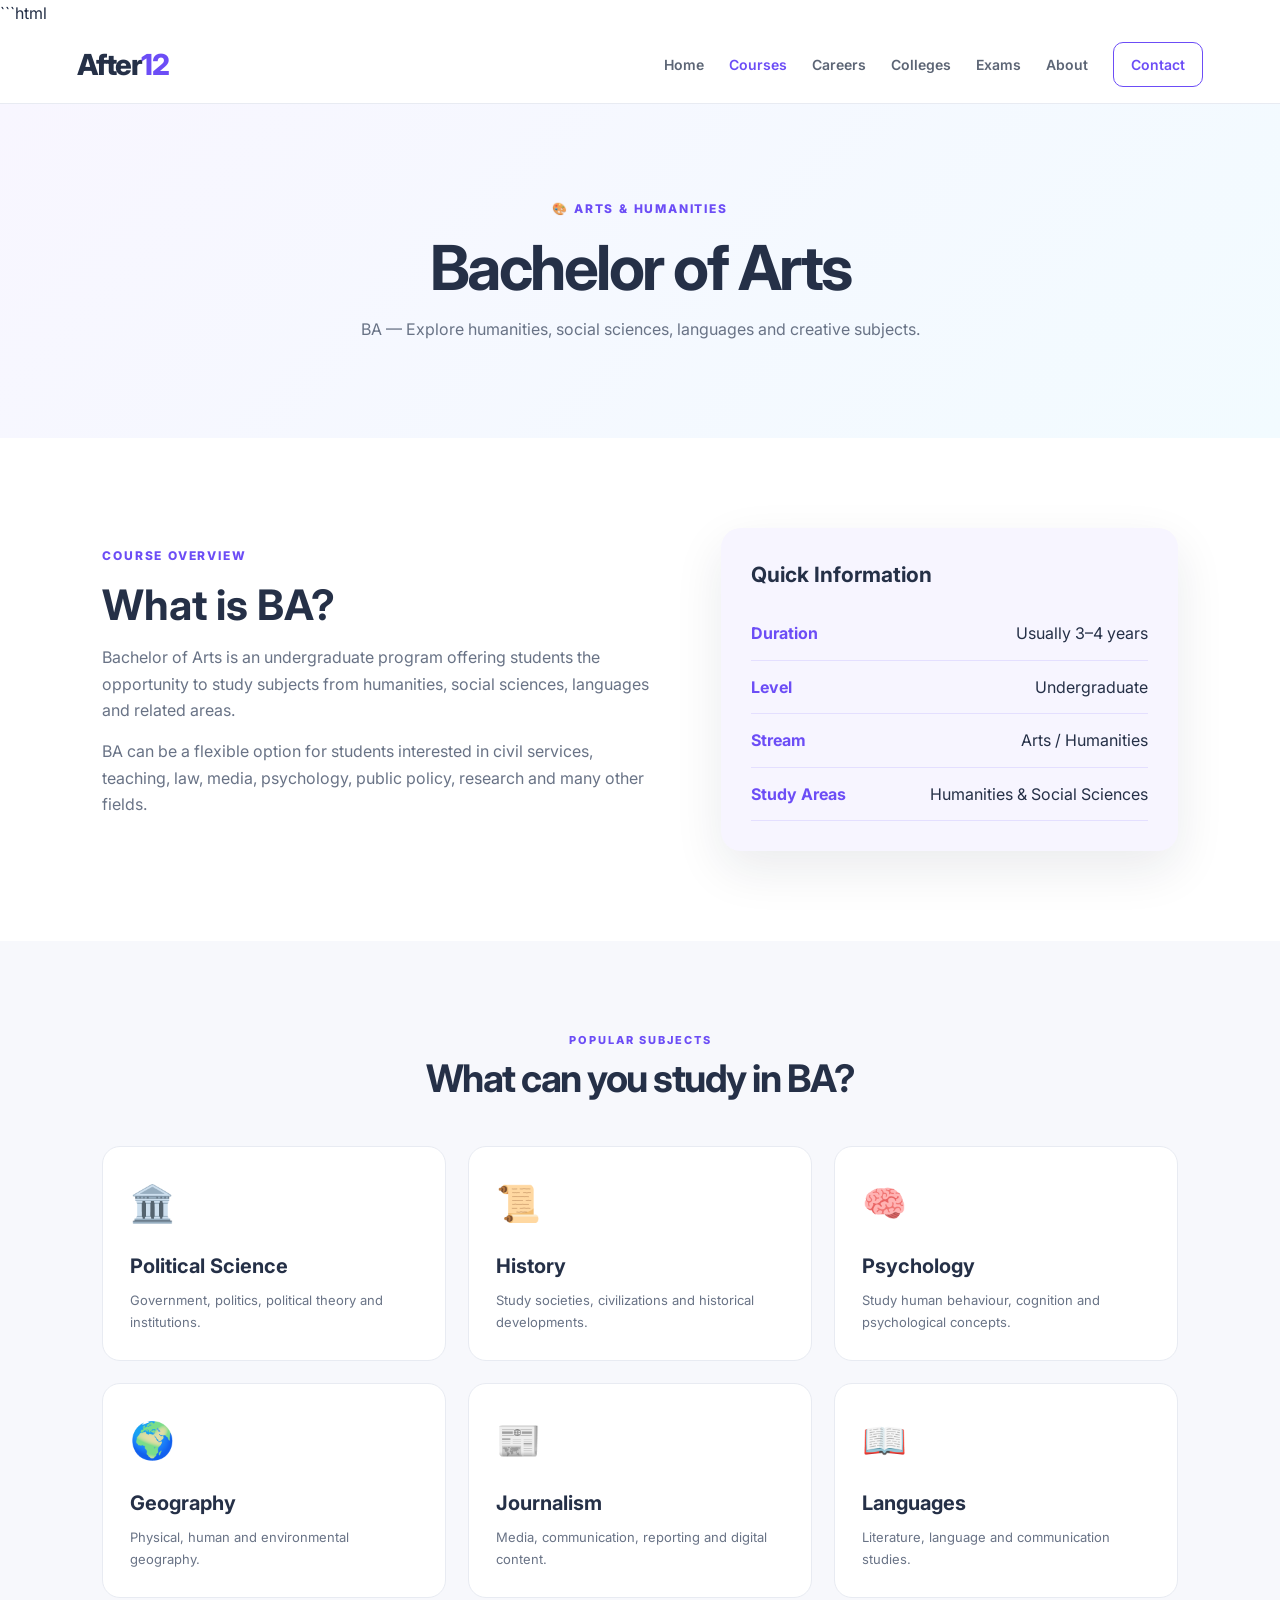
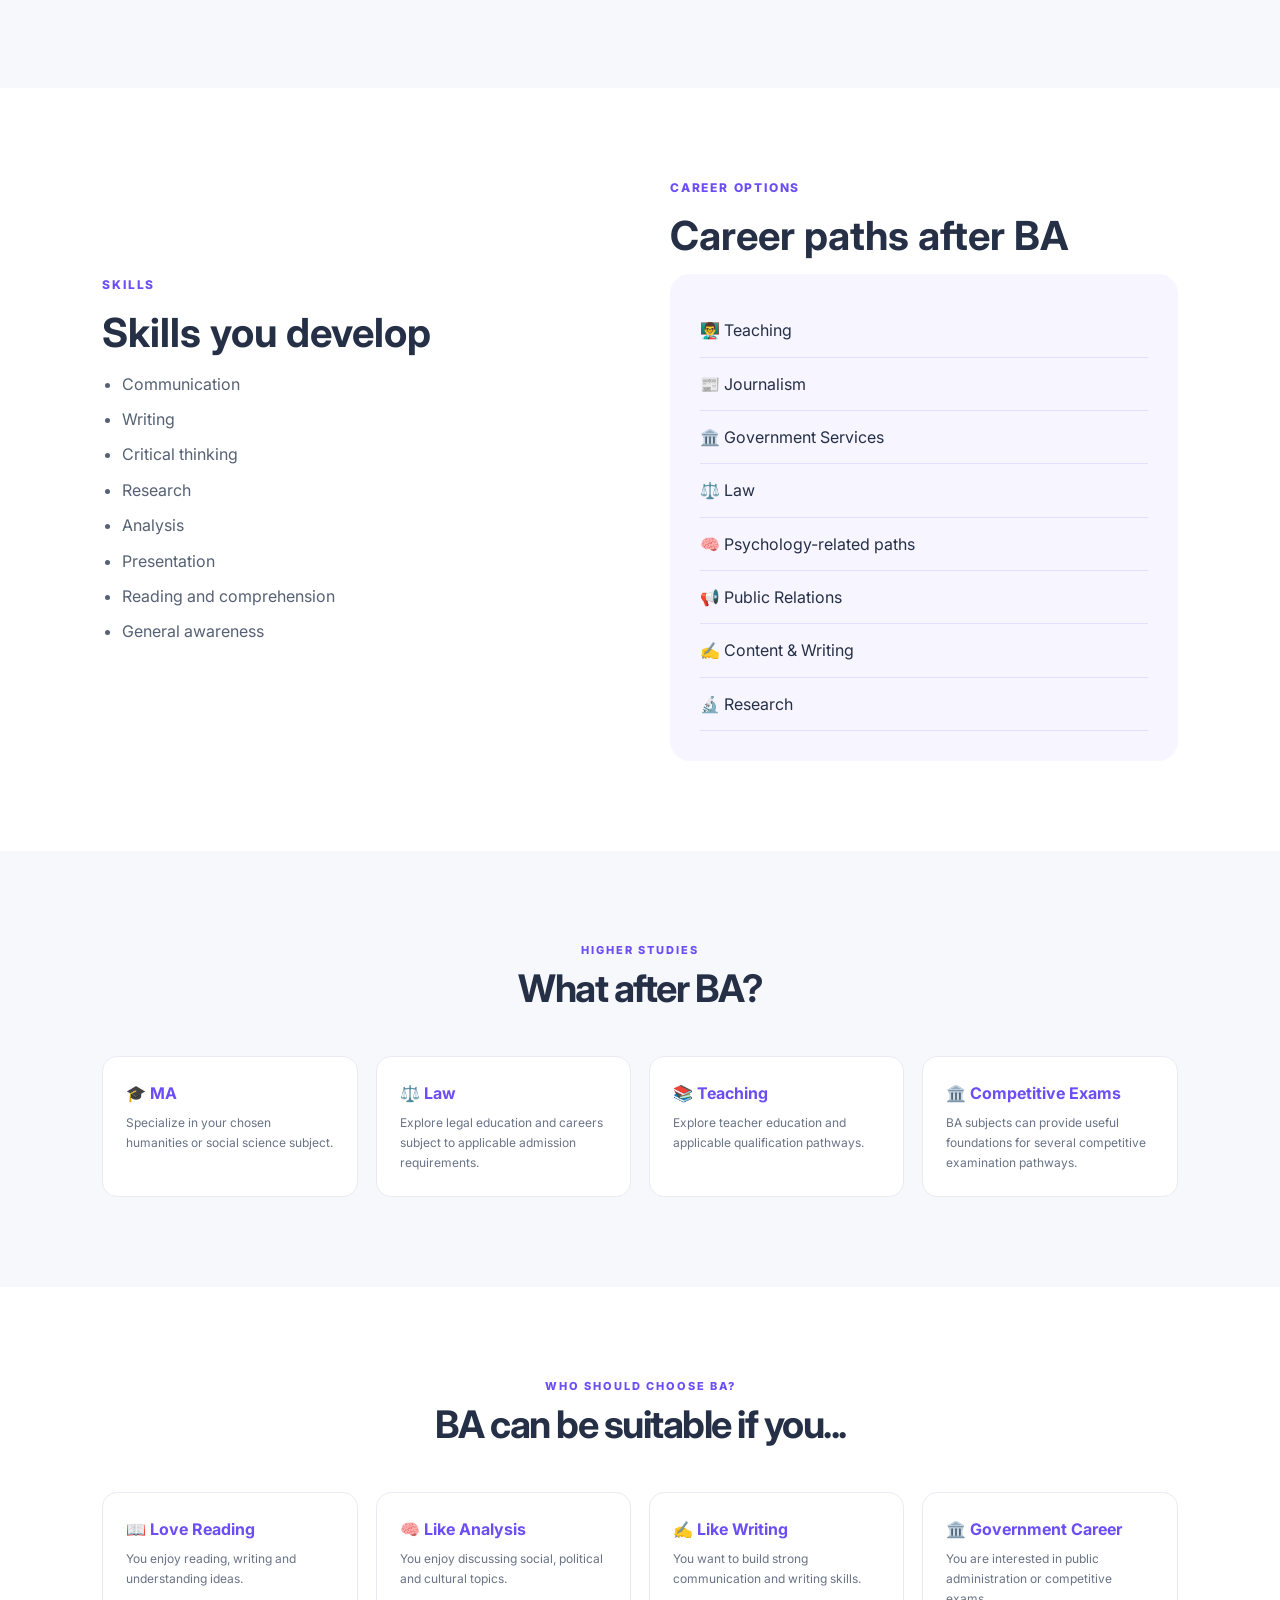
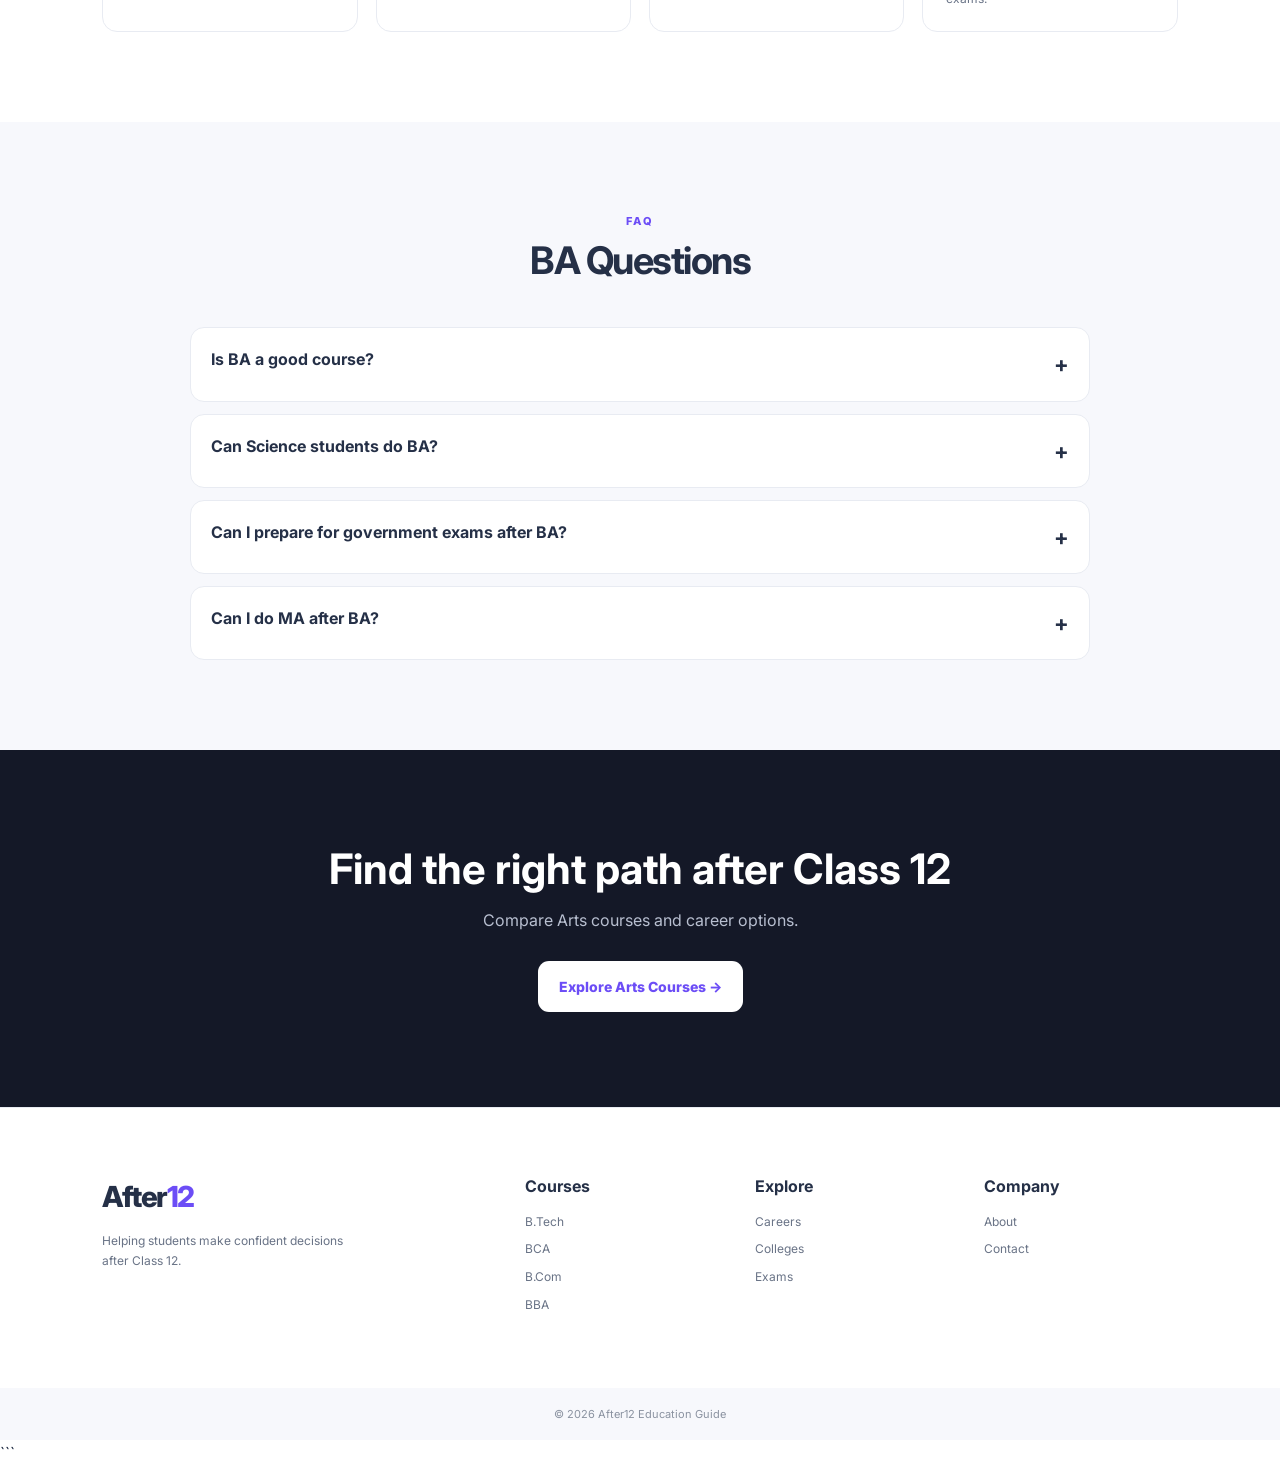
==== ba.html @ 896a4b6f "Add files via upload" ====
```html
<!DOCTYPE html>
<html lang="en">
<head>
    <meta charset="UTF-8">
    <meta name="viewport" content="width=device-width, initial-scale=1.0">
    <title>BA After 12th | After12</title>
    <link rel="stylesheet" href="css/style.css">
</head>

<body>

<header class="navbar">
    <a href="index.html" class="logo">After<span>12</span></a>
    <button class="menu-btn" id="menuBtn">☰</button>

    <nav id="navMenu">
        <a href="index.html">Home</a>
        <a class="active" href="courses.html">Courses</a>
        <a href="careers.html">Careers</a>
        <a href="colleges.html">Colleges</a>
        <a href="exams.html">Exams</a>
        <a href="about.html">About</a>
        <a href="contact.html" class="nav-contact">Contact</a>
    </nav>
</header>


<section class="page-hero">
    <span class="eyebrow">🎨 ARTS & HUMANITIES</span>
    <h1>Bachelor of Arts</h1>
    <p>BA — Explore humanities, social sciences, languages and creative subjects.</p>
</section>


<section class="section">

    <div class="course-detail">

        <div>
            <span class="eyebrow">COURSE OVERVIEW</span>

            <h2>What is BA?</h2>

            <p>
                Bachelor of Arts is an undergraduate program offering
                students the opportunity to study subjects from
                humanities, social sciences, languages and related areas.
            </p>

            <p>
                BA can be a flexible option for students interested in
                civil services, teaching, law, media, psychology,
                public policy, research and many other fields.
            </p>
        </div>

        <div class="info-panel">

            <h3>Quick Information</h3>

            <div>
                <b>Duration</b>
                <span>Usually 3–4 years</span>
            </div>

            <div>
                <b>Level</b>
                <span>Undergraduate</span>
            </div>

            <div>
                <b>Stream</b>
                <span>Arts / Humanities</span>
            </div>

            <div>
                <b>Study Areas</b>
                <span>Humanities & Social Sciences</span>
            </div>

        </div>

    </div>

</section>


<section class="section soft">

    <div class="section-heading">
        <span>POPULAR SUBJECTS</span>
        <h2>What can you study in BA?</h2>
    </div>

    <div class="card-grid">

        <article class="course-card">
            <div class="big-icon">🏛️</div>
            <h3>Political Science</h3>
            <p>Government, politics, political theory and institutions.</p>
        </article>

        <article class="course-card">
            <div class="big-icon">📜</div>
            <h3>History</h3>
            <p>Study societies, civilizations and historical developments.</p>
        </article>

        <article class="course-card">
            <div class="big-icon">🧠</div>
            <h3>Psychology</h3>
            <p>Study human behaviour, cognition and psychological concepts.</p>
        </article>

        <article class="course-card">
            <div class="big-icon">🌍</div>
            <h3>Geography</h3>
            <p>Physical, human and environmental geography.</p>
        </article>

        <article class="course-card">
            <div class="big-icon">📰</div>
            <h3>Journalism</h3>
            <p>Media, communication, reporting and digital content.</p>
        </article>

        <article class="course-card">
            <div class="big-icon">📖</div>
            <h3>Languages</h3>
            <p>Literature, language and communication studies.</p>
        </article>

    </div>

</section>


<section class="section">

    <div class="split">

        <div>
            <span class="eyebrow">SKILLS</span>
            <h2>Skills you develop</h2>

            <ul class="check-list">
                <li>Communication</li>
                <li>Writing</li>
                <li>Critical thinking</li>
                <li>Research</li>
                <li>Analysis</li>
                <li>Presentation</li>
                <li>Reading and comprehension</li>
                <li>General awareness</li>
            </ul>
        </div>

        <div>
            <span class="eyebrow">CAREER OPTIONS</span>
            <h2>Career paths after BA</h2>

            <div class="info-panel">
                <div>👨‍🏫 Teaching</div>
                <div>📰 Journalism</div>
                <div>🏛️ Government Services</div>
                <div>⚖️ Law</div>
                <div>🧠 Psychology-related paths</div>
                <div>📢 Public Relations</div>
                <div>✍️ Content & Writing</div>
                <div>🔬 Research</div>
            </div>
        </div>

    </div>

</section>


<section class="section soft">

    <div class="section-heading">
        <span>HIGHER STUDIES</span>
        <h2>What after BA?</h2>
    </div>

    <div class="tips-grid">

        <div>
            <b>🎓 MA</b>
            <p>
                Specialize in your chosen humanities or social science subject.
            </p>
        </div>

        <div>
            <b>⚖️ Law</b>
            <p>
                Explore legal education and careers subject to applicable
                admission requirements.
            </p>
        </div>

        <div>
            <b>📚 Teaching</b>
            <p>
                Explore teacher education and applicable qualification pathways.
            </p>
        </div>

        <div>
            <b>🏛️ Competitive Exams</b>
            <p>
                BA subjects can provide useful foundations for several
                competitive examination pathways.
            </p>
        </div>

    </div>

</section>


<section class="section">

    <div class="section-heading">
        <span>WHO SHOULD CHOOSE BA?</span>
        <h2>BA can be suitable if you...</h2>
    </div>

    <div class="tips-grid">

        <div>
            <b>📖 Love Reading</b>
            <p>
                You enjoy reading, writing and understanding ideas.
            </p>
        </div>

        <div>
            <b>🧠 Like Analysis</b>
            <p>
                You enjoy discussing social, political and cultural topics.
            </p>
        </div>

        <div>
            <b>✍️ Like Writing</b>
            <p>
                You want to build strong communication and writing skills.
            </p>
        </div>

        <div>
            <b>🏛️ Government Career</b>
            <p>
                You are interested in public administration or competitive exams.
            </p>
        </div>

    </div>

</section>


<section class="section soft">

    <div class="section-heading">
        <span>FAQ</span>
        <h2>BA Questions</h2>
    </div>

    <div class="faq-list">

        <details>
            <summary>Is BA a good course?</summary>
            <p>
                BA can be a strong choice when its subjects match your
                interests and career plans. The value also depends on
                the skills, internships and further education you pursue.
            </p>
        </details>

        <details>
            <summary>Can Science students do BA?</summary>
            <p>
                Many institutions offer BA programs to students from
                different Class 12 streams, but eligibility varies by
                university and subject.
            </p>
        </details>

        <details>
            <summary>Can I prepare for government exams after BA?</summary>
            <p>
                Yes. A bachelor's degree is an eligibility component
                for many graduate-level examinations, while each exam
                has its own specific requirements.
            </p>
        </details>

        <details>
            <summary>Can I do MA after BA?</summary>
            <p>
                Yes. MA is a common postgraduate pathway, subject to
                the eligibility requirements of the university and
                chosen specialization.
            </p>
        </details>

    </div>

</section>


<section class="cta">
    <h2>Find the right path after Class 12</h2>
    <p>Compare Arts courses and career options.</p>
    <a href="courses.html?stream=arts" class="btn white">
        Explore Arts Courses →
    </a>
</section>


<footer>

    <div>
        <a href="index.html" class="logo">After<span>12</span></a>
        <p>Helping students make confident decisions after Class 12.</p>
    </div>

    <div>
        <h4>Courses</h4>
        <a href="btech.html">B.Tech</a>
        <a href="bca.html">BCA</a>
        <a href="bcom.html">B.Com</a>
        <a href="bba.html">BBA</a>
    </div>

    <div>
        <h4>Explore</h4>
        <a href="careers.html">Careers</a>
        <a href="colleges.html">Colleges</a>
        <a href="exams.html">Exams</a>
    </div>

    <div>
        <h4>Company</h4>
        <a href="about.html">About</a>
        <a href="contact.html">Contact</a>
    </div>

</footer>

<div class="copyright">© 2026 After12 Education Guide</div>

<script src="js/script.js"></script>

</body>
</html>
```
---- css/style.css ----
@import url('https://fonts.googleapis.com/css2?family=Inter:wght@400;500;600;700;800&display=swap');


:root {

    --primary: #6c4df6;

    --primary-dark: #5536dc;

    --dark: #141827;

    --text: #253047;

    --muted: #697386;

    --line: #e8ebf2;

    --soft: #f7f8fc;

    --white: #ffffff;

    --shadow:
        0 18px 50px rgba(25, 28, 55, 0.09);

}


* {

    margin: 0;

    padding: 0;

    box-sizing: border-box;

}


html {

    scroll-behavior: smooth;

}


body {

    font-family:
        'Inter',
        Arial,
        sans-serif;

    color: var(--text);

    line-height: 1.65;

    background: #fff;

}


a {

    text-decoration: none;

    color: inherit;

}


button,
input,
select,
textarea {

    font: inherit;

}


/* NAVBAR */

.navbar {

    height: 78px;

    padding: 0 6%;

    display: flex;

    align-items: center;

    justify-content: space-between;

    background: #fff;

    border-bottom:
        1px solid var(--line);

    position: sticky;

    top: 0;

    z-index: 1000;

}


.logo {

    font-size: 29px;

    font-weight: 800;

    letter-spacing: -1.5px;

}


.logo span {

    color: var(--primary);

}


.navbar nav {

    display: flex;

    align-items: center;

    gap: 25px;

}


.navbar nav a {

    font-size: 14px;

    font-weight: 600;

    color: #5c6575;

    transition: .2s;

}


.navbar nav a:hover,
.navbar nav a.active {

    color: var(--primary);

}


.nav-contact {

    border:
        1px solid var(--primary);

    color:
        var(--primary) !important;

    padding: 10px 17px;

    border-radius: 10px;

}


.menu-btn {

    display: none;

    border: 0;

    background: transparent;

    font-size: 26px;

    cursor: pointer;

}


/* HERO */

.hero {

    min-height: 690px;

    padding: 80px 8%;

    display: grid;

    grid-template-columns:
        1.15fr .85fr;

    gap: 60px;

    align-items: center;

    background:
        radial-gradient(
            circle at 80% 30%,
            #eae5ff 0,
            transparent 32%
        ),
        linear-gradient(
            135deg,
            #f8f7ff,
            #fff 60%,
            #f0fbff
        );

}


.hero-content {

    max-width: 700px;

}


.eyebrow {

    display: inline-block;

    color: var(--primary);

    font-size: 12px;

    font-weight: 800;

    letter-spacing: 1.8px;

    margin-bottom: 15px;

}


.hero h1 {

    font-size:
        clamp(46px, 6vw, 78px);

    line-height: 1.03;

    letter-spacing: -4px;

    margin-bottom: 23px;

    color: #151a2b;

}


.hero h1 span {

    color: var(--primary);

}


.hero-lead {

    font-size: 18px;

    color: var(--muted);

    max-width: 650px;

}


.hero-actions {

    display: flex;

    gap: 13px;

    margin-top: 30px;

}


.btn {

    display: inline-flex;

    align-items: center;

    justify-content: center;

    gap: 10px;

    padding: 14px 21px;

    border-radius: 11px;

    font-size: 14px;

    font-weight: 800;

    border: 0;

    cursor: pointer;

}


.btn.primary {

    background:
        var(--primary);

    color: #fff;

    box-shadow:
        0 10px 25px
        rgba(108, 77, 246, .22);

}


.btn.primary:hover {

    background:
        var(--primary-dark);

}


.btn.outline {

    background: #fff;

    border:
        1px solid #dfe3eb;

}


.btn.white {

    background: #fff;

    color: var(--primary);

}


.trust-row {

    display: flex;

    flex-wrap: wrap;

    gap: 18px;

    margin-top: 25px;

    color: #657083;

    font-size: 12px;

    font-weight: 600;

}


/* HERO VISUAL */

.hero-visual {

    min-height: 450px;

    position: relative;

    display: grid;

    place-items: center;

}


.student-art {

    width: 350px;

    height: 350px;

    border-radius: 50%;

    background:
        linear-gradient(
            145deg,
            #e9e4ff,
            #f3faff
        );

    display: grid;

    place-items: center;

    position: relative;

    box-shadow: var(--shadow);

}


.art-circle {

    font-size: 100px;

}


.art-person {

    position: absolute;

    bottom: 50px;

    font-size: 85px;

}


.art-book {

    position: absolute;

    right: 45px;

    bottom: 55px;

    font-size: 50px;

}


.floating-card {

    position: absolute;

    background: #fff;

    padding: 15px 19px;

    border-radius: 14px;

    box-shadow: var(--shadow);

    display: grid;

    gap: 2px;

    font-size: 14px;

}


.floating-card small {

    color: var(--muted);

    font-size: 11px;

}


.card-one {

    left: 0;

    top: 65px;

}


.card-two {

    right: 0;

    bottom: 60px;

}


/* STATS */

.stats {

    display: grid;

    grid-template-columns:
        repeat(4, 1fr);

    padding: 25px 8%;

    border-bottom:
        1px solid var(--line);

}


.stats div {

    display: grid;

    place-items: center;

    border-right:
        1px solid var(--line);

}


.stats div:last-child {

    border: 0;

}


.stats strong {

    font-size: 30px;

    color: var(--primary);

}


.stats span {

    font-size: 12px;

    color: var(--muted);

}


/* SECTIONS */

.section {

    padding: 90px 8%;

}


.soft {

    background: var(--soft);

}


.section-heading {

    text-align: center;

    max-width: 760px;

    margin:
        0 auto 45px;

}


.section-heading.left {

    text-align: left;

    margin-left: 0;

}


.section-heading > span {

    font-size: 11px;

    letter-spacing: 2px;

    color: var(--primary);

    font-weight: 800;

}


.section-heading h2 {

    font-size: 38px;

    line-height: 1.15;

    letter-spacing: -1.5px;

    margin: 8px 0 12px;

}


.section-heading p {

    color: var(--muted);

}


/* FEATURE */

.feature-grid {

    display: grid;

    grid-template-columns:
        repeat(4, 1fr);

    gap: 20px;

}


.feature-card {

    padding: 30px;

    border:
        1px solid var(--line);

    border-radius: 18px;

    background: #fff;

    transition: .25s;

}


.feature-card:hover,
.career-card:hover,
.college-card:hover,
.exam-card:hover,
.course-card:hover {

    transform:
        translateY(-5px);

    box-shadow:
        var(--shadow);

}


.big-icon {

    font-size: 36px;

    margin-bottom: 17px;

}


.feature-card h3 {

    font-size: 20px;

    margin-bottom: 7px;

}


.feature-card p {

    font-size: 13px;

    color: var(--muted);

    margin-bottom: 17px;

}


.feature-card b,
.stream-card b,
.career-card a,
.course-link {

    font-size: 12px;

    color: var(--primary);

}


/* STREAMS */

.stream-grid {

    display: grid;

    grid-template-columns:
        repeat(4, 1fr);

    gap: 20px;

}


.stream-card {

    padding: 30px;

    border-radius: 18px;

    border:
        1px solid var(--line);

    background: #fff;

}


.stream-card > span {

    font-size: 34px;

}


.stream-card h3 {

    font-size: 21px;

    margin: 15px 0 6px;

}


.stream-card p {

    font-size: 13px;

    color: var(--muted);

    min-height: 63px;

}


/* SPLIT */

.split {

    max-width: 1100px;

    margin: auto;

    display: grid;

    grid-template-columns:
        1fr 1fr;

    gap: 60px;

    align-items: center;

}


.split h2 {

    font-size: 40px;

    line-height: 1.15;

    margin-bottom: 15px;

}


.split > div > p {

    color: var(--muted);

    margin-bottom: 18px;

}


.check-list {

    padding-left: 20px;

    color: #566174;

    margin-bottom: 20px;

}


.check-list li {

    margin: 9px 0;

}


/* INFO PANEL */

.info-panel {

    background:
        #f7f5ff;

    padding: 30px;

    border-radius: 20px;

}


.info-panel h3 {

    font-size: 21px;

    margin-bottom: 15px;

}


.info-panel > div {

    display: flex;

    gap: 15px;

    padding: 13px 0;

    border-bottom:
        1px solid #e4dfff;

}


.info-panel b {

    color: var(--primary);

}


/* CTA */

.cta {

    padding: 95px 8%;

    background:
        var(--dark);

    color: #fff;

    text-align: center;

}


.cta h2 {

    font-size: 42px;

    line-height: 1.15;

    max-width: 750px;

    margin:
        0 auto 13px;

}


.cta p {

    color: #b8bfd0;

    margin-bottom: 28px;

}


/* PAGE HERO */

.page-hero {

    text-align: center;

    padding: 95px 8%;

    background:
        linear-gradient(
            135deg,
            #f8f6ff,
            #f2fbff
        );

}


.page-hero h1 {

    font-size:
        clamp(40px, 5vw, 62px);

    line-height: 1.1;

    letter-spacing: -2.5px;

    margin-bottom: 14px;

}


.page-hero > p:last-child {

    max-width: 760px;

    margin: auto;

    color: var(--muted);

}


/* TOOLBAR */

.toolbar {

    display: flex;

    gap: 14px;

    margin-bottom: 30px;

}


.toolbar input,
.toolbar select {

    padding: 15px;

    border:
        1px solid #dfe4ec;

    border-radius: 11px;

    outline: 0;

}


.toolbar input {

    flex: 1;

}


.toolbar select {

    width: 220px;

    background: #fff;

}


/* CARDS */

.card-grid {

    display: grid;

    grid-template-columns:
        repeat(3, 1fr);

    gap: 22px;

}


.course-card,
.career-card,
.college-card,
.exam-card {

    background: #fff;

    border:
        1px solid var(--line);

    border-radius: 18px;

    padding: 27px;

    transition: .25s;

}


.course-card .tag,
.exam-card > span {

    display: inline-block;

    background:
        #f0edff;

    color:
        #6244db;

    padding:
        5px 10px;

    border-radius: 20px;

    font-size: 10px;

    font-weight: 800;

}


.course-card h3,
.career-card h3,
.college-card h3,
.exam-card h3 {

    font-size: 20px;

    margin: 14px 0 7px;

}


.course-card p,
.career-card p,
.college-card p,
.exam-card p {

    font-size: 13px;

    color: var(--muted);

}


.duration,
.meta {

    font-size: 11px;

    color: #5d6675;

    margin-top: 15px;

}


.course-link {

    display: inline-block;

    margin-top: 18px;

}


.career-card > span {

    font-size: 34px;

}


.career-card b {

    display: block;

    font-size: 11px;

    margin-top: 15px;

}


.career-card a {

    display: inline-block;

    margin-top: 17px;

}


/* COLLEGE */

.college-badge {

    width: 62px;

    height: 62px;

    border-radius: 15px;

    display: grid;

    place-items: center;

    background:
        #eeeaff;

    color:
        var(--primary);

    font-weight: 800;

}


.college-card ul {

    margin:
        16px 0 0 18px;

    font-size: 12px;

    color: #687183;

}


.college-card li {

    margin: 5px 0;

}


/* EXAMS */

.exam-card > b {

    font-size: 28px;

    color: var(--primary);

}


.exam-card > span {

    margin-top: 15px;

}


/* TIPS */

.tips-grid,
.values-grid,
.steps {

    display: grid;

    grid-template-columns:
        repeat(4, 1fr);

    gap: 18px;

}


.tips-grid > div,
.values-grid > div,
.steps > div {

    background: #fff;

    border:
        1px solid var(--line);

    padding: 23px;

    border-radius: 15px;

}


.tips-grid b {

    color: var(--primary);

}


.tips-grid p,
.values-grid p,
.steps p {

    font-size: 12px;

    color: var(--muted);

    margin-top: 7px;

}


.steps b,
.values-grid b {

    color: var(--primary);

}


.steps h3 {

    margin-top: 8px;

}


/* WARNING */

.warning {

    padding: 25px;

    background:
        #fff7e7;

    border:
        1px solid #f1dfb7;

    border-radius: 16px;

    color: #74551b;

}


/* ABOUT */

.about-layout {

    max-width: 1050px;

    margin: auto;

    display: grid;

    grid-template-columns:
        1.2fr .8fr;

    gap: 60px;

    align-items: center;

}


.about-layout h2 {

    font-size: 40px;

    line-height: 1.15;

    margin-bottom: 16px;

}


.about-layout p {

    color: var(--muted);

    margin: 12px 0;

}


.mission-card {

    display: grid;

    gap: 12px;

}


.mission-card > div {

    padding: 20px;

    border-radius: 15px;

    background:
        #f7f5ff;

    display: grid;

    grid-template-columns:
        35px 1fr;

    column-gap: 10px;

}


.mission-card span {

    grid-column: 2;

    color: var(--muted);

    font-size: 12px;

}


/* CONTACT */

.contact-layout {

    max-width: 1050px;

    margin: auto;

    display: grid;

    grid-template-columns:
        1.15fr .85fr;

    gap: 50px;

}


.contact-form {

    display: grid;

    gap: 16px;

}


.contact-form h2 {

    font-size: 30px;

}


.contact-form label {

    font-size: 13px;

    font-weight: 700;

}


.contact-form input,
.contact-form select,
.contact-form textarea {

    display: block;

    width: 100%;

    margin-top: 7px;

    padding: 14px;

    border:
        1px solid #dfe4ec;

    border-radius: 10px;

    outline: 0;

}


.contact-form textarea {

    min-height: 160px;

    resize: vertical;

}


#formMsg {

    color: #168653;

    font-size: 12px;

}


.contact-side {

    display: grid;

    gap: 18px;

    align-content: start;

}


.contact-side > div:not(.warning) {

    padding: 25px;

    background:
        var(--soft);

    border-radius: 16px;

}


.contact-side span {

    font-size: 28px;

}


.contact-side h3 {

    margin-top: 8px;

}


.contact-side p {

    font-size: 13px;

    color: var(--muted);

}


/* EMPTY */

.empty-state {

    grid-column:
        1 / -1;

    padding: 50px;

    text-align: center;

    background:
        var(--soft);

    border-radius: 15px;

}


.empty-state h3 {

    margin-bottom: 5px;

}


/* FOOTER */

footer {

    padding: 65px 8%;

    display: grid;

    grid-template-columns:
        2fr repeat(3, 1fr);

    gap: 35px;

    border-top:
        1px solid var(--line);

}


footer .logo {

    display: block;

    margin-bottom: 10px;

}


footer p {

    font-size: 12px;

    color: var(--muted);

    max-width: 260px;

}


footer h4 {

    margin-bottom: 12px;

}


footer a:not(.logo) {

    display: block;

    font-size: 12px;

    color: #697386;

    margin: 8px 0;

}


footer a:hover {

    color: var(--primary);

}


.socials {

    display: flex;

    gap: 8px;

    margin-top: 18px;

}


.socials span {

    width: 30px;

    height: 30px;

    border-radius: 50%;

    background:
        #f0edff;

    color:
        var(--primary);

    display: grid;

    place-items: center;

    font-size: 11px;

    font-weight: 800;

}


.copyright {

    text-align: center;

    background:
        #f7f8fc;

    color: #8a92a0;

    padding: 17px;

    font-size: 11px;

}


/* TABLET */

@media (max-width: 1050px) {

    .feature-grid,
    .stream-grid {

        grid-template-columns:
            repeat(2, 1fr);

    }


    .card-grid {

        grid-template-columns:
            repeat(2, 1fr);

    }


    .tips-grid,
    .values-grid,
    .steps {

        grid-template-columns:
            repeat(2, 1fr);

    }


    .hero {

        grid-template-columns: 1fr;

    }


    .hero-visual {

        min-height: 390px;

    }


    .stats {

        grid-template-columns:
            repeat(2, 1fr);

    }


    .stats div {

        padding: 12px;

    }


    .stats div:nth-child(2) {

        border-right: 0;

    }


    .about-layout,
    .contact-layout {

        grid-template-columns: 1fr;

    }

}


/* MOBILE */

@media (max-width: 760px) {

    .navbar {

        padding: 0 7%;

    }


    .navbar nav {

        display: none;

        position: absolute;

        top: 78px;

        left: 0;

        right: 0;

        background: #fff;

        padding: 20px 7%;

        flex-direction: column;

        align-items: flex-start;

        box-shadow:
            0 20px 35px
            rgba(0,0,0,.08);

    }


    .navbar nav.show {

        display: flex;

    }


    .menu-btn {

        display: block;

    }


    .hero {

        padding:
            65px 7%;

        min-height: auto;

    }


    .hero h1 {

        font-size: 50px;

        letter-spacing: -2.5px;

    }


    .hero-visual {

        min-height: 350px;

    }


    .section {

        padding:
            65px 7%;

    }


    .section-heading h2,
    .split h2,
    .about-layout h2 {

        font-size: 31px;

    }


    .page-hero {

        padding:
            70px 7%;

    }


    .card-grid,
    .feature-grid,
    .stream-grid {

        grid-template-columns: 1fr;

    }


    .toolbar {

        flex-direction: column;

    }


    .toolbar select {

        width: 100%;

    }


    .split {

        grid-template-columns: 1fr;

        gap: 35px;

    }


    .cta h2 {

        font-size: 32px;

    }


    footer {

        grid-template-columns:
            1fr 1fr;

        padding:
            50px 7%;

    }

}


/* SMALL MOBILE */

@media (max-width: 480px) {

    .hero h1 {

        font-size: 42px;

    }


    .hero-actions {

        flex-direction: column;

    }


    .btn {

        width: 100%;

    }


    .hero-visual {

        transform:
            scale(.75);

        margin:
            -60px 0;

    }


    .student-art {

        width: 310px;

        height: 310px;

    }


    .floating-card.card-one {

        left: -5px;

    }


    .floating-card.card-two {

        right: -5px;

    }


    .stats {

        grid-template-columns:
            1fr 1fr;

    }


    .tips-grid,
    .values-grid,
    .steps {

        grid-template-columns: 1fr;

    }


    footer {

        grid-template-columns: 1fr;

    }

}
/* ================= COURSE SEARCH ================= */

.course-search-box {
    max-width: 900px;
    margin: 0 auto 20px;
    padding: 35px;
    background: #ffffff;
    border: 1px solid var(--line);
    border-radius: 20px;
    box-shadow: var(--shadow);
}

.course-search-box h2 {
    font-size: 28px;
    margin-bottom: 5px;
}

.course-search-box p {
    color: var(--muted);
    font-size: 13px;
    margin-bottom: 20px;
}

.search-area {
    display: flex;
    gap: 12px;
}

.search-area input,
.search-area select {
    border: 1px solid #dfe4ec;
    border-radius: 11px;
    padding: 15px;
    outline: none;
}

.search-area input {
    flex: 1;
}

.search-area select {
    width: 220px;
    background: white;
}


/* SEARCH SUGGESTIONS */

.search-suggestions {
    max-width: 900px;
    margin: 0 auto 25px;
    background: white;
    border-radius: 12px;
    overflow: hidden;
}

.suggestion-item {
    display: flex;
    align-items: center;
    gap: 15px;
    padding: 13px 18px;
    border: 1px solid var(--line);
    border-bottom: 0;
}

.suggestion-item:last-child {
    border-bottom: 1px solid var(--line);
}

.suggestion-item:hover {
    background: #f7f5ff;
}

.suggestion-item > span {
    font-size: 25px;
}

.suggestion-item div {
    display: grid;
}

.suggestion-item small {
    color: var(--muted);
    font-size: 11px;
}


/* COURSE CARD */

.course-card-top {
    display: flex;
    align-items: center;
    justify-content: space-between;
    gap: 15px;
}

.course-icon {
    width: 55px;
    height: 55px;
    display: grid;
    place-items: center;
    background: #f1eeff;
    border-radius: 14px;
    font-size: 27px;
}

.course-result-grid {
    margin-top: 30px;
}


/* COURSE DETAIL */

.course-detail {
    max-width: 1100px;
    margin: auto;
    display: grid;
    grid-template-columns: 1.1fr .9fr;
    gap: 60px;
    align-items: center;
}

.course-detail h2 {
    font-size: 42px;
    line-height: 1.15;
    margin-bottom: 15px;
}

.course-detail p {
    color: var(--muted);
    margin-bottom: 15px;
}

.course-detail .info-panel {
    box-shadow: var(--shadow);
}

.course-detail .info-panel > div {
    display: flex;
    justify-content: space-between;
    gap: 20px;
}


/* MOBILE */

@media (max-width: 760px) {

    .search-area {
        flex-direction: column;
    }

    .search-area select {
        width: 100%;
    }

    .course-search-box {
        padding: 25px;
    }

    .course-detail {
        grid-template-columns: 1fr;
        gap: 30px;
    }

    .course-detail h2 {
        font-size: 32px;
    }

    .course-detail .info-panel > div {
        flex-direction: column;
        gap: 2px;
    }

}
/* ================= COURSE FAQ ================= */

.faq-list {
    max-width: 900px;
    margin: auto;
    display: grid;
    gap: 12px;
}

.faq-list details {
    background: #fff;
    border: 1px solid var(--line);
    border-radius: 14px;
    padding: 18px 20px;
}

.faq-list summary {
    cursor: pointer;
    font-weight: 700;
    list-style: none;
}

.faq-list summary::-webkit-details-marker {
    display: none;
}

.faq-list summary::after {
    content: "+";
    float: right;
    font-size: 22px;
}

.faq-list details[open] summary::after {
    content: "−";
}

.faq-list details p {
    color: var(--muted);
    line-height: 1.7;
    margin: 15px 0 0;
}


/* ================= COURSE INFO ================= */

.duration {
    margin-top: 15px;
    padding: 8px 12px;
    background: #f7f7fb;
    border-radius: 8px;
    font-size: 13px;
    color: var(--muted);
}


/* ================= EMPTY SEARCH ================= */

.empty-state {
    grid-column: 1 / -1;
    text-align: center;
    padding: 60px 20px;
    background: #fff;
    border: 1px solid var(--line);
    border-radius: 20px;
}

.empty-state h3 {
    margin: 10px 0;
}

.empty-state p {
    color: var(--muted);
}


/* ================= STREAM CARDS ================= */

.stream-grid {
    max-width: 1100px;
    margin: auto;
    display: grid;
    grid-template-columns:
        repeat(4, 1fr);
    gap: 20px;
}

.stream-card {
    display: block;
    padding: 28px;
    border: 1px solid var(--line);
    border-radius: 18px;
    background: #fff;
    transition: .25s ease;
}

.stream-card:hover {
    transform: translateY(-5px);
    box-shadow: var(--shadow);
}

.stream-card > span {
    font-size: 35px;
}

.stream-card h3 {
    margin: 15px 0 8px;
}

.stream-card p {
    color: var(--muted);
    font-size: 14px;
    line-height: 1.6;
}

.stream-card b {
    display: inline-block;
    margin-top: 15px;
}


/* ================= RESPONSIVE ================= */

@media (max-width: 900px) {

    .stream-grid {
        grid-template-columns:
            repeat(2, 1fr);
    }

}

@media (max-width: 600px) {

    .stream-grid {
        grid-template-columns: 1fr;
    }

    .faq-list details {
        padding: 15px;
    }

    .course-detail {
        gap: 25px;
    }

}
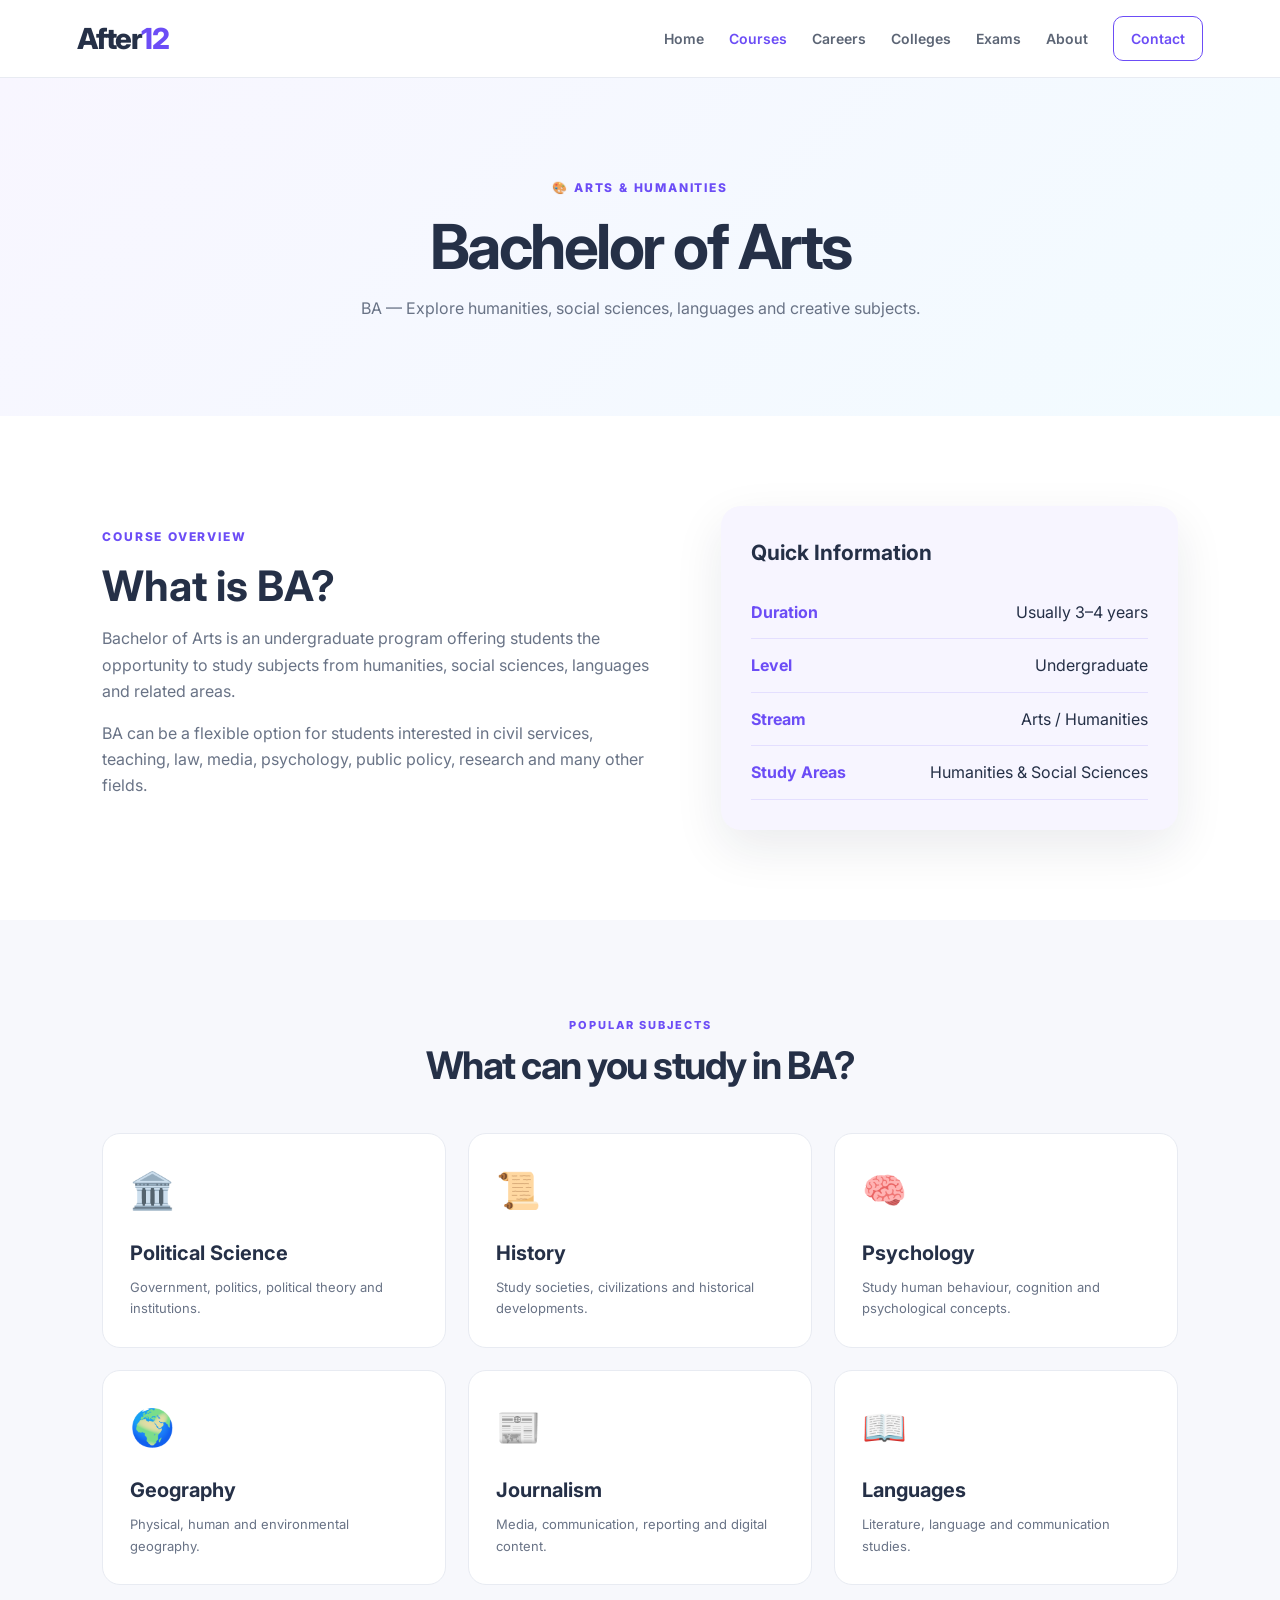
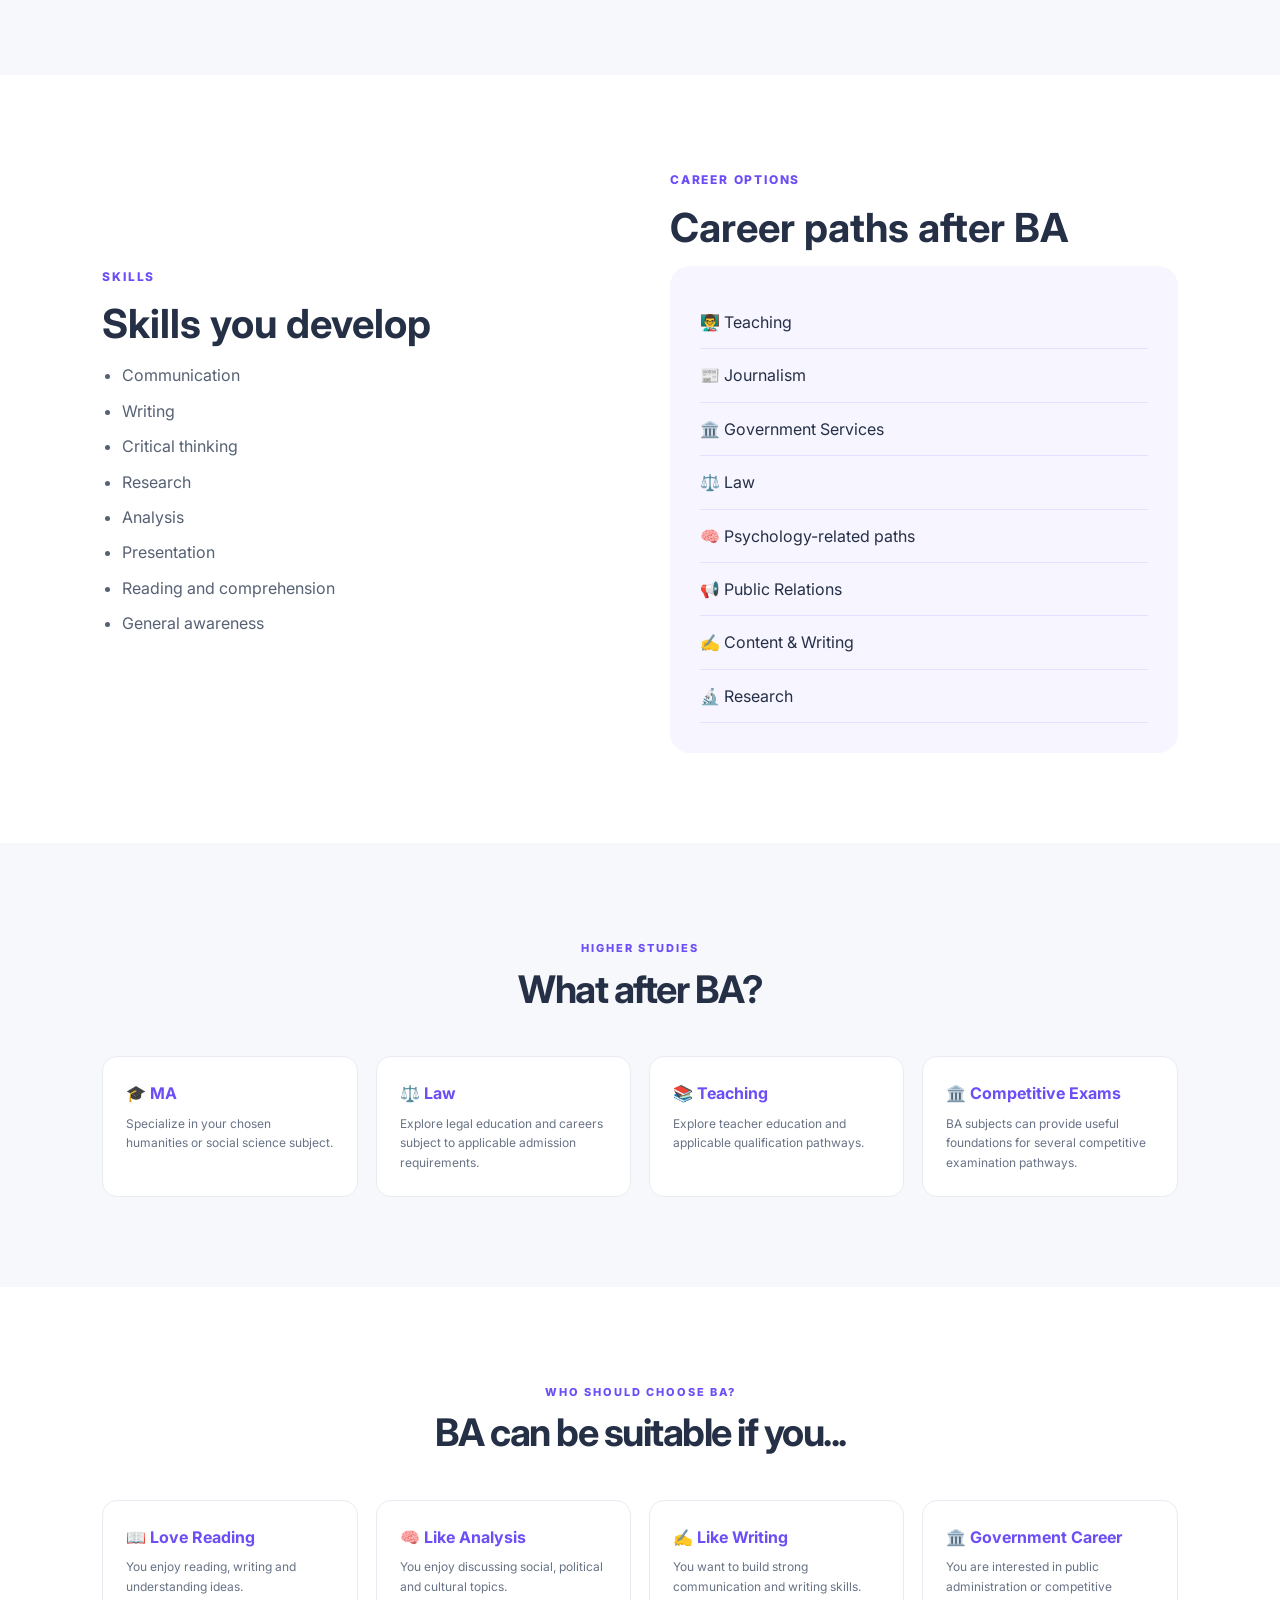
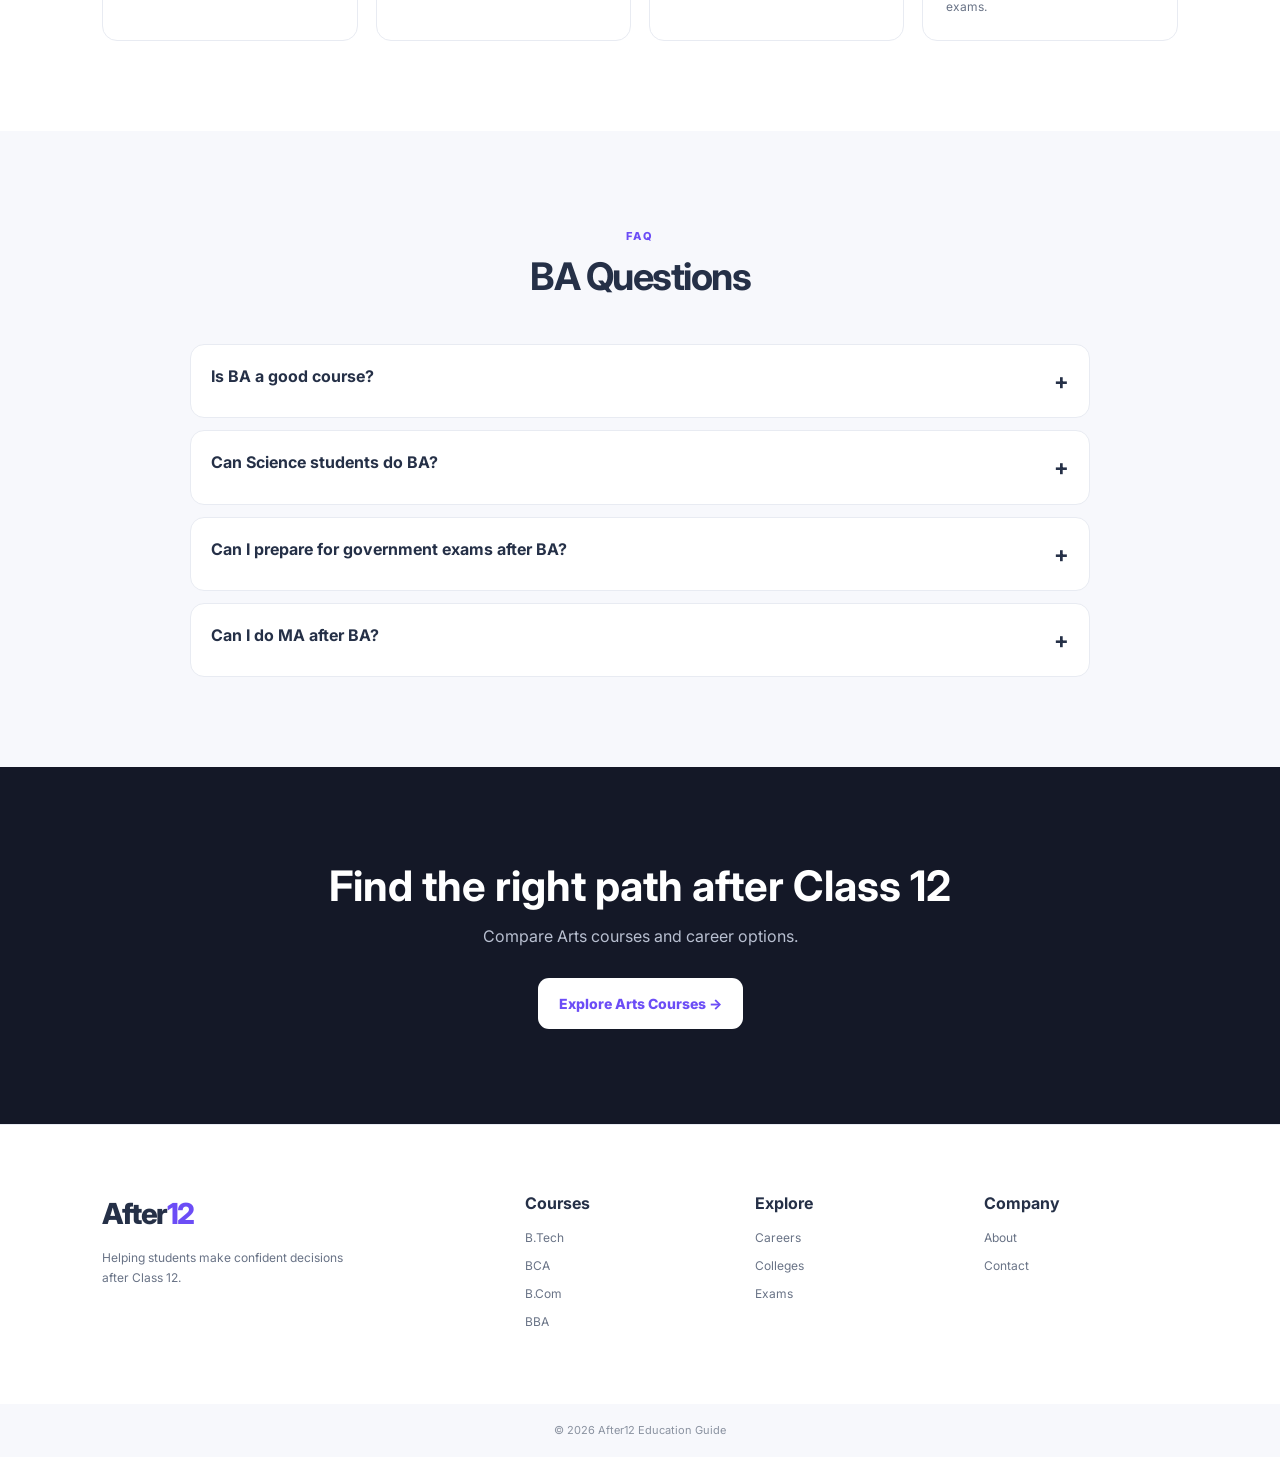
==== commit 940451d4: "Update ba.html" ====
--- a/ba.html
+++ b/ba.html
@@ -1,4 +1,4 @@
-```html
+
 <!DOCTYPE html>
 <html lang="en">
 <head>
@@ -358,4 +358,4 @@
 
 </body>
 </html>
-```
+
